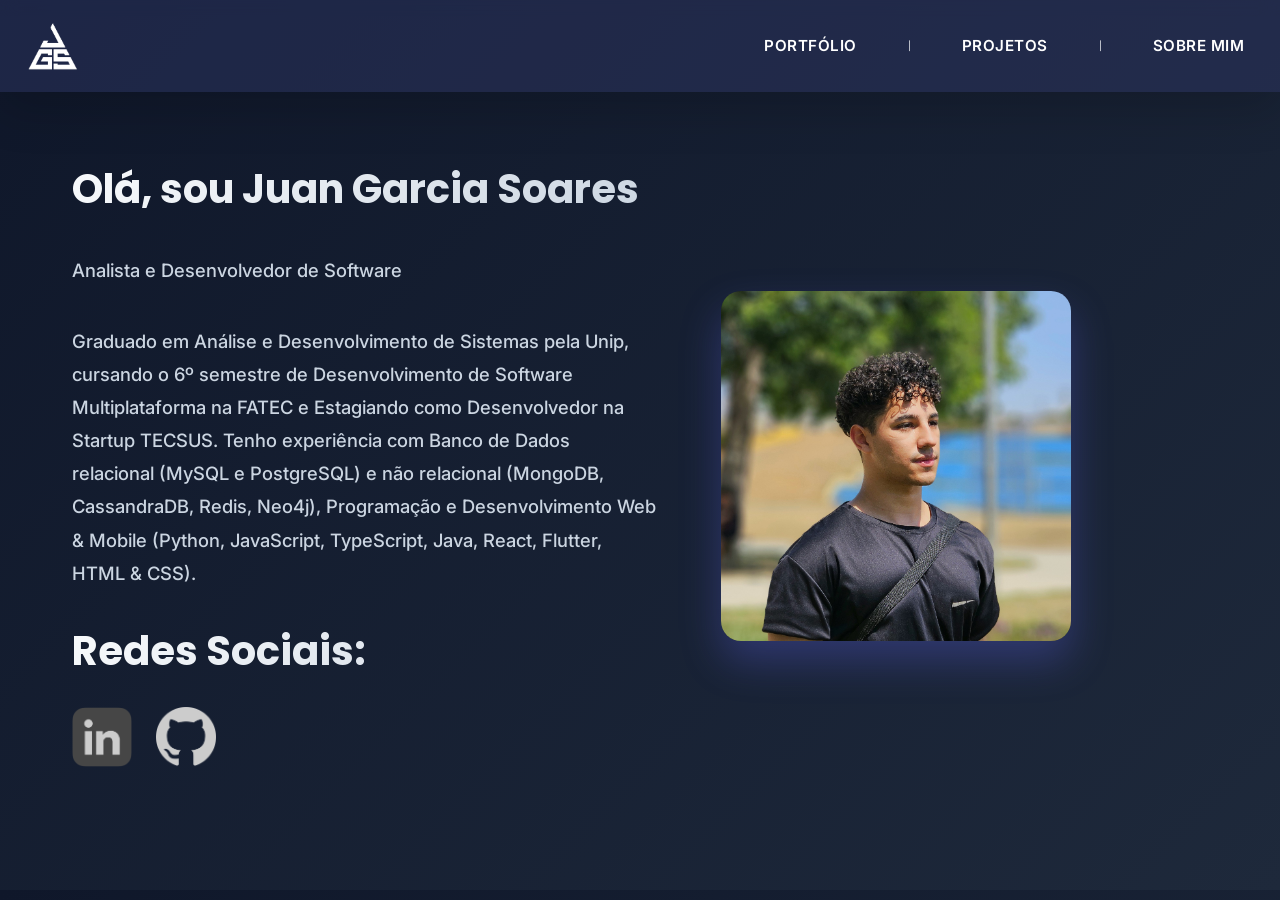
==== docs/index.html @ 9f478d53 "added portfolio" ====
<!DOCTYPE html>
<html lang="pt-BR">
<head>
    <meta charset="UTF-8">
    <meta name="viewport" content="width=device-width, initial-scale=1.0">
    <link href="https://cdn.jsdelivr.net/npm/bootstrap@5.3.2/dist/css/bootstrap.min.css" rel="stylesheet" integrity="sha384-T3c6CoIi6uLrA9TneNEoa7RxnatzjcDSCmG1MXxSR1GAsXEV/Dwwykc2MPK8M2HN" crossorigin="anonymous">
    <link rel="preconnect" href="https://fonts.googleapis.com">
    <link rel="preconnect" href="https://fonts.gstatic.com" crossorigin>
    <link href="https://fonts.googleapis.com/css2?family=Inter:wght@300;400;600;700&family=Poppins:wght@600;700;800&display=swap" rel="stylesheet">
    <link rel="stylesheet" href="css/style.css">
    <link rel="icon" href="images/logo.png" type="image/x-icon">
    <title>Portfólio - Juan Garcia</title>
</head>
<body style="background-color: #131c41; color: rgb(255, 255, 255);">
    <header class="navbar">
        <nav class="navbar navbar-expand-lg fixed-top shadow-lg p-3 mb-5" data-bs-theme="dark" style="background-color: #2f376679">
            <div class="container-fluid">
                <a class="navbar-brand" href="index.html">
                    <img class="navbar__logo" src="images/logo.png" alt="logo">
                </a>
                <button class="navbar-toggler" type="button" data-bs-toggle="collapse" data-bs-target="#navbarNav" aria-controls="navbarNav" aria-expanded="false" aria-label="Toggle navigation">
                    <span class="navbar-toggler-icon"></span>
                </button>
              <div class="collapse navbar-collapse flex-row-reverse" id="navbarNav">
                <ul class="navbar-nav gap-3">
                  <li class="nav-item">
                    <a class="nav-link active text-white titulo_navbar" aria-current="page" href="index.html">PORTFÓLIO</a>
                  </li>
                  <div class="d-none d-lg-block d-flex m-auto" style="color: #FFF; font-size: 1vh; padding-left: 3vh; padding-right: 3vh;">|</div>
                  <li class="nav-item">
                    <a class="nav-link active text-white titulo_navbar" href="projetos.html">PROJETOS</a>
                  </li>
                  <div class="d-none d-lg-block d-flex m-auto" style="color: #FFF; font-size: 1vh; padding-left: 3vh; padding-right: 3vh;">|</div>
                  <li class="nav-item">
                    <a class="nav-link active text-white titulo_navbar" href="sobre_mim.html">SOBRE MIM</a>
                  </li>
                </ul>
              </div>
            </div>
          </nav>
    </header>
    <main>
        <div class="espaçohome"></div>
        <div class="center-container">
            <div class="min_width">
                <!-- Removido o card com borda/sombra, agora é um grid simples -->
                <div class="page_content1">
                    <div class="text_content">
                        <h1 class="texto1">Olá, sou Juan Garcia Soares</h1><br>
                        <h2 class="texto2">Analista e Desenvolvedor de Software</h2><br>
                        <h2 class="texto2">Graduado em Análise e Desenvolvimento de Sistemas pela Unip, cursando o 6º semestre de Desenvolvimento de Software Multiplataforma na FATEC e Estagiando como Desenvolvedor na Startup TECSUS. Tenho experiência com Banco de Dados relacional (MySQL e PostgreSQL) e não relacional (MongoDB, CassandraDB, Redis, Neo4j), Programação e Desenvolvimento Web & Mobile (Python, JavaScript, TypeScript, Java, React, Flutter, HTML & CSS).</h2><br>
                        <h1 class="texto1">Redes Sociais:</h1>
                        <div class="redes">
                            <a href="//www.linkedin.com/in/ojuansoares/" target="_blank"><img class="logo" src="images/linkedin.png" class="media-object img-responsive img-thumbnail" alt="linkedin logo"></a>
                            <a href="//github.com/ojuansoares" target="_blank"><img class="logo" src="images/github.png" class="media-object img-responsive img-thumbnail" alt="github logo"></a>
                        </div>
                    </div>
                    <img class="minha_foto" src="images/foto.png" alt="minha face">
                </div>
                <!-- </CHANGE> -->
            </div>
        </div>
    </main>
    <footer class="text-light py-3 texto2" style="margin-top: 30px">
      <div class="container text-center">
      </div>
    </footer>
    <script src="https://cdn.jsdelivr.net/npm/@popperjs/core@2.11.8/dist/umd/popper.min.js" integrity="sha384-I7E8VVD/ismYTF4hNIPjVp/Zjvgyol6VFvRkX/vR+Vc4jQkC+hVqc2pM8ODewa9r" crossorigin="anonymous"></script>
    <script src="https://cdn.jsdelivr.net/npm/bootstrap@5.3.2/dist/js/bootstrap.min.js" integrity="sha384-BBtl+eGJRgqQAUMxJ7pMwbEyER4l1g+O15P+16Ep7Q9Q+zqX6gSbd85u4mG4QzX+" crossorigin="anonymous"></script>
    
    </body>
</html>
---- docs/css/style.css ----
/* Reset e Base */
* {
  margin: 0;
  padding: 0;
  box-sizing: border-box;
}

body {
  font-family: "Inter", -apple-system, BlinkMacSystemFont, "Segoe UI", sans-serif;
  background: linear-gradient(135deg, #0f172a 0%, #1e293b 100%);
  color: #f8fafc;
  line-height: 1.6;
  overflow-x: hidden;
}

/* Navbar */
.navbar {
  backdrop-filter: blur(10px);
  -webkit-backdrop-filter: blur(10px);
  transition: all 0.3s ease;
  z-index: 1050 !important;
}

.navbar__logo {
  width: 50px;
  height: 50px;
  transition: transform 0.3s ease;
}

.navbar__logo:hover {
  transform: scale(1.1);
}

.titulo_navbar {
  font-weight: 600;
  font-size: 0.95rem;
  letter-spacing: 0.5px;
  position: relative;
  transition: color 0.3s ease;
}

.titulo_navbar::after {
  content: "";
  position: absolute;
  width: 0;
  height: 2px;
  bottom: -5px;
  left: 0;
  background: linear-gradient(90deg, #6366f1, #06b6d4);
  transition: width 0.3s ease;
}

.titulo_navbar:hover::after {
  width: 100%;
}

/* Espaçamentos */
.espaçohome {
  height: 100px;
}

.espaçoproj {
  height: 100px;
}

.min_width {
  max-width: 1200px;
  margin: 0 auto;
  padding: 0 2rem;
}

/* Títulos */
.titulo {
  font-family: "Poppins", sans-serif;
  font-size: 3rem;
  font-weight: 700;
  text-align: center;
  margin: 3rem 0;
  background: linear-gradient(135deg, #6366f1, #06b6d4);
  -webkit-background-clip: text;
  -webkit-text-fill-color: transparent;
  background-clip: text;
  animation: fadeInUp 0.8s ease-out;
}

.texto1 {
  font-family: "Poppins", sans-serif;
  font-size: 2.5rem;
  font-weight: 700;
  background: linear-gradient(135deg, #f8fafc, #cbd5e1);
  -webkit-background-clip: text;
  -webkit-text-fill-color: transparent;
  background-clip: text;
  margin-bottom: 1rem;
}

.texto1proj {
  font-family: "Poppins", sans-serif;
  font-size: 1.75rem;
  font-weight: 700;
  background: linear-gradient(135deg, #6366f1, #06b6d4);
  -webkit-background-clip: text;
  -webkit-text-fill-color: transparent;
  background-clip: text;
  margin-bottom: 1.rem;
}

.texto2 {
  font-size: 1.15rem;
  color: #cbd5e1;
  line-height: 1.8;
  margin-bottom: 0.75rem;
}

.texto_thin {
  font-size: 1.1rem;
  color: #cbd5e1;
  line-height: 1.8;
  font-weight: 300;
  margin-bottom: 1rem;
}

/* Home - Portfolio */
.center-container {
  display: flex;
  justify-content: center;
  align-items: center;
  min-height: calc(100vh - 200px);
  padding: 2rem 0;
  animation: fadeIn 1s ease-out;
}

/* Removido background, sombra e padding do card principal */
.page_content1 {
  display: grid;
  grid-template-columns: 1.2fr 1fr;
  gap: 4rem;
  align-items: center;
  animation: slideInUp 0.8s ease-out;
}

.minha_foto {
  width: 100%;
  max-width: 350px;
  border-radius: 20px;
  box-shadow: 0 20px 40px rgba(99, 102, 241, 0.3);
  transition: transform 0.3s ease;
  animation: float 3s ease-in-out infinite;
  position: relative;
  z-index: 1;
}

.minha_foto:hover {
  transform: scale(1.05) !important;
}

.redes {
  display: flex;
  gap: 1.5rem;
  margin-top: 2rem;
}

.logo {
  width: 60px;
  height: 60px;
  transition: all 0.3s ease;
  filter: grayscale(100%) brightness(0.8);
  border-radius: 12px;
}

.logo:hover {
  filter: grayscale(0%) brightness(1);
  transform: translateY(-5px);
  box-shadow: 0 10px 25px rgba(99, 102, 241, 0.4);
}

/* Projetos - Cards compactos em grid */
.projetos-grid {
  display: grid;
  grid-template-columns: repeat(auto-fit, minmax(500px, 1fr));
  gap: 2rem;
  margin-bottom: 3rem;
}

.proj_content {
  background: linear-gradient(135deg, rgba(30, 41, 59, 0.8), rgba(15, 23, 42, 0.9));
  backdrop-filter: blur(10px);
  border-radius: 20px;
  padding: 2rem;
  box-shadow: 0 10px 40px rgba(0, 0, 0, 0.3);
  border: 1px solid rgba(99, 102, 241, 0.2);
  transition: all 0.4s ease;
  animation: fadeInUp 0.6s ease-out;
}

.proj_content:hover {
  transform: translateY(-8px);
  box-shadow: 0 20px 60px rgba(99, 102, 241, 0.4);
  border-color: rgba(99, 102, 241, 0.5);
}

.img_proj {
  width: 100%;
  max-height: 250px;
  object-fit: cover;
  border-radius: 12px;
  margin-bottom: 1.5rem;
  transition: transform 0.3s ease;
}

.proj_content:hover .img_proj {
  transform: scale(1.02);
}

.proj_content ul {
  list-style: none;
  padding: 0;
}

.proj_content ul li {
  margin-bottom: 1rem;
  padding-left: 1.5rem;
  position: relative;
}

.proj_content ul li::before {
  content: "▸";
  position: absolute;
  left: 0;
  color: #6366f1;
  font-weight: bold;
}

.proj_content a {
  color: #06b6d4;
  text-decoration: none;
  transition: color 0.3s ease;
}

.proj_content a:hover {
  color: #6366f1;
  text-decoration: underline;
}

/* Sobre Mim - Cards */
.proj_content2 {
  background: linear-gradient(135deg, rgba(30, 41, 59, 0.8), rgba(15, 23, 42, 0.9));
  backdrop-filter: blur(10px);
  border-radius: 20px;
  padding: 2.5rem;
  margin-bottom: 2rem;
  box-shadow: 0 10px 40px rgba(0, 0, 0, 0.3);
  border: 1px solid rgba(99, 102, 241, 0.2);
  transition: all 0.4s ease;
  animation: fadeInUp 0.6s ease-out;
}

.proj_content2:hover {
  transform: translateY(-5px);
  box-shadow: 0 15px 50px rgba(99, 102, 241, 0.3);
}

.proj_content2 ul {
  list-style: none;
  padding: 0;
}

.proj_content2 ul li {
  margin-bottom: 1.5rem;
  padding-left: 2rem;
  position: relative;
}

.proj_content2 ul li::before {
  content: "●";
  position: absolute;
  left: 0;
  color: #6366f1;
  font-size: 1.5rem;
  line-height: 1.2;
}

/* Tecnologias - Grid organizado com cards */
.tecs_list {
  display: grid;
  grid-template-columns: repeat(auto-fit, minmax(120px, 1fr));
  gap: 1.5rem;
  margin-top: 2rem;
}

.tecs {
  width: 100%;
  height: 100px;
  object-fit: contain;
  padding: 1rem;
  background: rgba(30, 41, 59, 0.5);
  border-radius: 16px;
  border: 2px solid rgba(99, 102, 241, 0.2);
  transition: all 0.3s ease;
  filter: grayscale(80%) brightness(0.9);
}

.tecs:hover {
  transform: translateY(-8px) scale(1.05);
  filter: grayscale(0%) brightness(1);
  border-color: rgba(99, 102, 241, 0.6);
  box-shadow: 0 15px 35px rgba(99, 102, 241, 0.4);
  background: rgba(99, 102, 241, 0.1);
}

/* Hero section for Sobre Mim page */
.sobre-hero {
  display: grid;
  grid-template-columns: 300px 1fr;
  gap: 3rem;
  align-items: center;
  background: linear-gradient(135deg, rgba(30, 41, 59, 0.8), rgba(15, 23, 42, 0.9));
  backdrop-filter: blur(10px);
  border-radius: 20px;
  padding: 2.5rem;
  margin-bottom: 2rem;
  box-shadow: 0 10px 40px rgba(0, 0, 0, 0.3);
  border: 1px solid rgba(99, 102, 241, 0.2);
  animation: fadeInUp 0.6s ease-out;
}

.sobre-hero-foto {
  width: 100%;
  max-width: 300px;
  border-radius: 20px;
  box-shadow: 0 15px 35px rgba(99, 102, 241, 0.3);
}

.sobre-hero-content h1 {
  margin-bottom: 0.5rem;
}

.sobre-hero-content h2 {
  color: #06b6d4;
  margin-bottom: 1rem;
}

/* Compact preview cards for academic projects */
.projetos-preview-grid {
  display: grid;
  grid-template-columns: repeat(auto-fill, minmax(320px, 1fr));
  gap: 2rem;
  margin-bottom: 3rem;
}

.projeto-card {
  background: linear-gradient(135deg, rgba(30, 41, 59, 0.8), rgba(15, 23, 42, 0.9));
  backdrop-filter: blur(10px);
  border-radius: 20px;
  overflow: hidden;
  box-shadow: 0 10px 40px rgba(0, 0, 0, 0.3);
  border: 1px solid rgba(99, 102, 241, 0.2);
  transition: all 0.4s ease;
  cursor: pointer;
  animation: fadeInUp 0.6s ease-out;
}

.projeto-card:hover {
  transform: translateY(-8px);
  box-shadow: 0 20px 60px rgba(99, 102, 241, 0.4);
  border-color: rgba(99, 102, 241, 0.5);
}

.projeto-card-image {
  width: 100%;
  height: 200px;
  overflow: hidden;
}

.projeto-card-image img {
  width: 100%;
  height: 100%;
  object-fit: cover;
  transition: transform 0.4s ease;
}

.projeto-card:hover .projeto-card-image img {
  transform: scale(1.1);
}

.projeto-card-content {
  padding: 1.5rem;
}

.projeto-card-semestre {
  font-size: 0.9rem;
  color: #06b6d4;
  font-weight: 600;
  text-transform: uppercase;
  letter-spacing: 1px;
  margin-bottom: 0.5rem;
}

.projeto-card-title {
  font-size: 1.3rem;
  font-weight: 700;
  color: #f8fafc;
  margin-bottom: 0.75rem;
  line-height: 1.3;
}

.projeto-card-cta {
  font-size: 0.95rem;
  color: #6366f1;
  font-weight: 600;
  margin: 0;
}

/* Modal styles */
.project-modal {
  display: none;
  position: fixed;
  z-index: 2000;
  left: 0;
  top: 0;
  width: 100%;
  height: 100%;
  background-color: rgba(0, 0, 0, 0.85);
  backdrop-filter: blur(8px);
  animation: fadeIn 0.3s ease;
}

.project-modal-content {
  background: linear-gradient(135deg, rgba(30, 41, 59, 0.95), rgba(15, 23, 42, 0.98));
  margin: 3% auto;
  padding: 0;
  border: 2px solid rgba(99, 102, 241, 0.3);
  border-radius: 20px;
  width: 90%;
  max-width: 900px;
  max-height: 85vh;
  overflow-y: auto;
  box-shadow: 0 25px 80px rgba(0, 0, 0, 0.5);
  animation: slideInUp 0.4s ease;
  position: relative;
}

.project-modal-close {
  position: sticky;
  top: 0;
  right: 0;
  float: right;
  font-size: 2.5rem;
  font-weight: 300;
  color: #f8fafc;
  cursor: pointer;
  z-index: 10;
  padding: 1rem 1.5rem;
  line-height: 1;
  transition: all 0.3s ease;
}

.project-modal-close:hover {
  color: #6366f1;
  transform: scale(1.1);
}

.project-modal-body {
  padding: 2rem;
  padding-top: 0;
}

.project-modal-image {
  width: 100%;
  max-height: 300px;
  object-fit: cover;
  border-radius: 12px;
  margin-bottom: 2rem;
}

.project-modal-title {
  font-size: 2rem;
  font-weight: 700;
  background: linear-gradient(135deg, #6366f1, #06b6d4);
  -webkit-background-clip: text;
  -webkit-text-fill-color: transparent;
  background-clip: text;
  margin-bottom: 2rem;
}

.project-modal-details {
  display: flex;
  flex-direction: column;
  gap: 1.5rem;
}

.project-modal-section h3 {
  color: #06b6d4;
  font-size: 1.2rem;
  font-weight: 600;
  margin-bottom: 0.5rem;
}

.project-modal-section p {
  color: #cbd5e1;
  line-height: 1.8;
  font-size: 1.05rem;
}

.project-modal-link {
  display: inline-block;
  background: linear-gradient(135deg, #6366f1, #06b6d4);
  color: white;
  padding: 0.75rem 2rem;
  border-radius: 12px;
  text-decoration: none;
  font-weight: 600;
  transition: all 0.3s ease;
  margin-top: 1rem;
}

.project-modal-link:hover {
  transform: translateY(-2px);
  box-shadow: 0 10px 30px rgba(99, 102, 241, 0.5);
}

/* Animações */
@keyframes fadeIn {
  from {
    opacity: 0;
  }
  to {
    opacity: 1;
  }
}

@keyframes fadeInUp {
  from {
    opacity: 0;
    transform: translateY(30px);
  }
  to {
    opacity: 1;
    transform: translateY(0);
  }
}

@keyframes slideInUp {
  from {
    opacity: 0;
    transform: translateY(50px);
  }
  to {
    opacity: 1;
    transform: translateY(0);
  }
}

@keyframes float {
  0%,
  100% {
    transform: translateY(0px);
  }
  50% {
    transform: translateY(-10px);
  }
}

/* Responsividade */
@media (max-width: 968px) {
  .page_content1 {
    grid-template-columns: 1fr;
    text-align: center;
  }

  .minha_foto {
    order: -1;
    margin: 0 auto;
  }

  .redes {
    justify-content: center;
  }

  .titulo {
    font-size: 2.5rem;
  }

  .texto1 {
    font-size: 2rem;
  }

  .projetos-grid {
    grid-template-columns: 1fr;
  }

  .tecs_list {
    grid-template-columns: repeat(auto-fit, minmax(90px, 1fr));
    gap: 1rem;
  }

  .tecs {
    height: 80px;
    padding: 0.75rem;
  }

  .sobre-hero {
    grid-template-columns: 1fr;
    text-align: center;
  }

  .sobre-hero-foto {
    margin: 0 auto;
  }

  .projetos-preview-grid {
    grid-template-columns: 1fr;
  }

  .project-modal-content {
    width: 95%;
    margin: 5% auto;
  }
}

@media (max-width: 576px) {
  .min_width {
    padding: 0 1rem;
  }

  .titulo {
    font-size: 2rem;
  }

  .texto1 {
    font-size: 1.5rem;
  }

  .texto1proj {
    font-size: 1.4rem;
  }

  .texto2,
  .texto_thin {
    font-size: 1rem;
  }

  .page_content1,
  .proj_content,
  .proj_content2 {
    padding: 1.5rem;
  }

  .project-modal-body {
    padding: 1.5rem;
  }

  .project-modal-title {
    font-size: 1.5rem;
  }

  .project-modal-close {
    font-size: 2rem;
    padding: 0.75rem 1rem;
  }
}
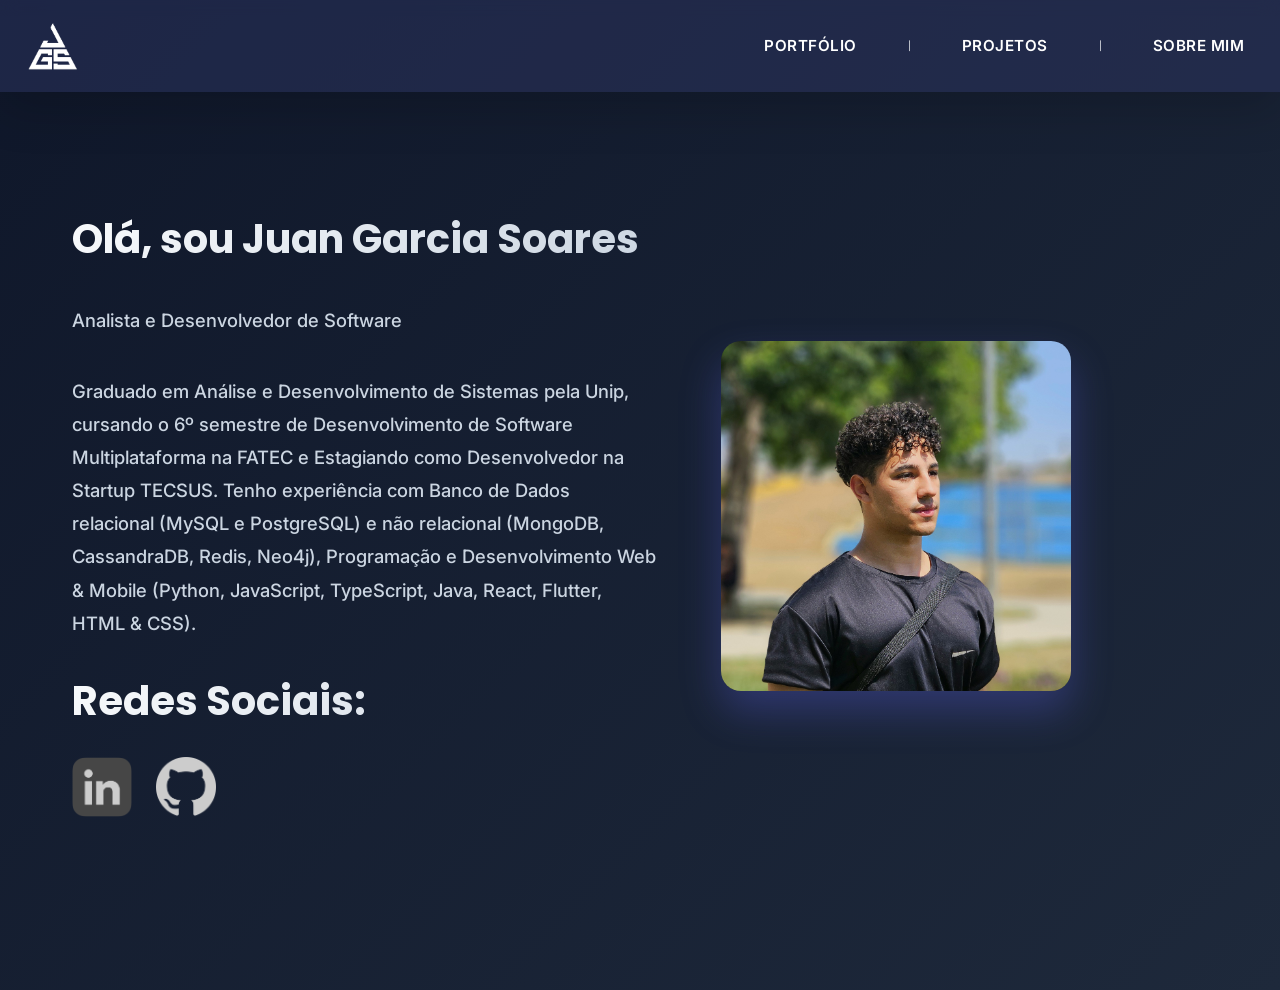
==== commit c3b83f61: "adiciona 6º API ASG, projetos PetLink e DolceVitta, galeria de prints, e melhorias de contraste e la" ====
--- a/docs/index.html
+++ b/docs/index.html
@@ -11,7 +11,7 @@
     <link rel="icon" href="images/logo.png" type="image/x-icon">
     <title>Portfólio - Juan Garcia</title>
 </head>
-<body style="background-color: #131c41; color: rgb(255, 255, 255);">
+<body style="color: rgb(255, 255, 255);">
     <header class="navbar">
         <nav class="navbar navbar-expand-lg fixed-top shadow-lg p-3 mb-5" data-bs-theme="dark" style="background-color: #2f376679">
             <div class="container-fluid">
--- a/docs/css/style.css
+++ b/docs/css/style.css
@@ -125,7 +125,7 @@
   display: flex;
   justify-content: center;
   align-items: center;
-  min-height: calc(100vh - 200px);
+  min-height: calc(100vh - 100px);
   padding: 2rem 0;
   animation: fadeIn 1s ease-out;
 }
@@ -201,15 +201,33 @@
 
 .img_proj {
   width: 100%;
+  object-fit: cover;
+  border-radius: 8px;
+  transition: transform 0.3s ease;
+}
+
+.card-galeria {
+  display: flex;
+  gap: 0.5rem;
+  margin-bottom: 1.5rem;
+}
+
+.card-galeria-item {
+  flex: 1;
   max-height: 250px;
+  overflow: hidden;
+  border-radius: 8px;
+  background: rgba(15, 23, 42, 0.4);
+}
+
+.card-galeria-item .img_proj {
+  height: 100%;
   object-fit: cover;
-  border-radius: 12px;
-  margin-bottom: 1.5rem;
-  transition: transform 0.3s ease;
-}
-
-.proj_content:hover .img_proj {
-  transform: scale(1.02);
+  object-position: top;
+}
+
+.proj_content:hover .card-galeria-item .img_proj {
+  transform: scale(1.03);
 }
 
 .proj_content ul {
@@ -269,6 +287,11 @@
   margin-bottom: 1.5rem;
   padding-left: 2rem;
   position: relative;
+}
+
+.proj_content2 ul li strong {
+  color: #a5b4fc;
+  font-weight: 700;
 }
 
 .proj_content2 ul li::before {
@@ -473,6 +496,31 @@
   margin-bottom: 2rem;
 }
 
+.modal-galeria {
+  display: flex;
+  justify-content: center;
+  gap: 1rem;
+  margin-bottom: 2rem;
+}
+
+.galeria-item {
+  flex: 1;
+  max-width: 200px;
+}
+
+.galeria-img {
+  width: 100%;
+  height: auto;
+  border-radius: 10px;
+  border: 1px solid rgba(99, 102, 241, 0.2);
+  box-shadow: 0 4px 15px rgba(0, 0, 0, 0.3);
+  transition: transform 0.3s ease;
+}
+
+.galeria-img:hover {
+  transform: scale(1.05);
+}
+
 .project-modal-title {
   font-size: 2rem;
   font-weight: 700;
